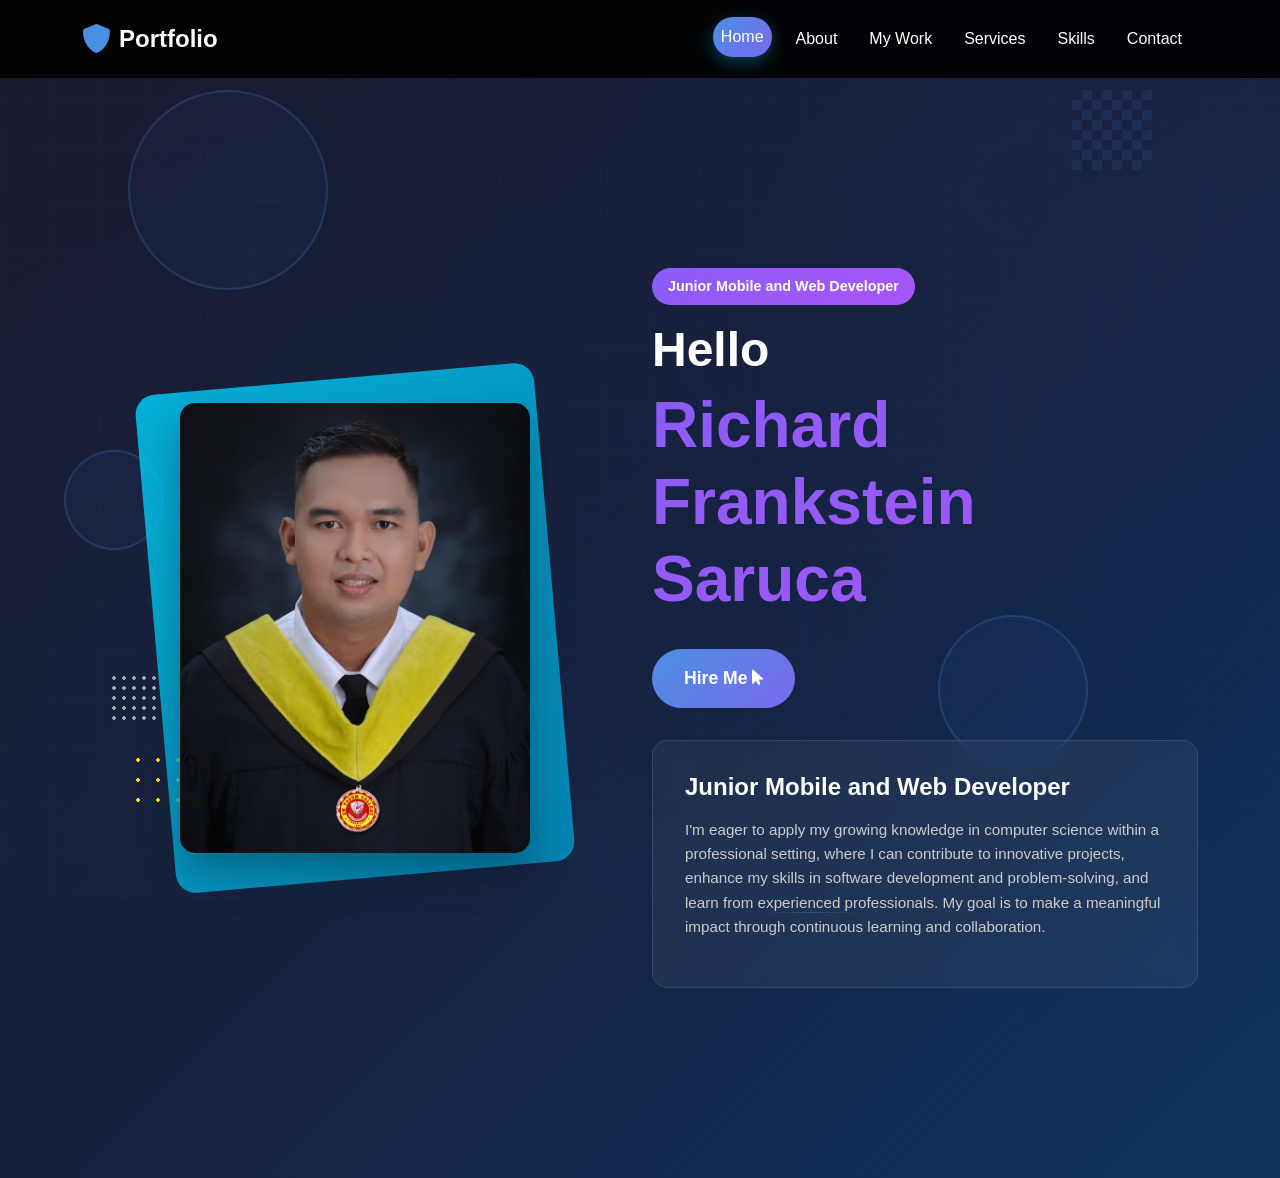
==== index.html @ fc4f5a8f "Initial commit: Portfolio website for Richard Frankstein Saruca" ====
<!DOCTYPE html>
<html lang="en">
  <head>
    <meta charset="UTF-8" />
    <meta name="viewport" content="width=device-width, initial-scale=1.0" />
    <title>Portfolio - Home</title>
    <link
      href="https://cdn.jsdelivr.net/npm/bootstrap@5.3.0/dist/css/bootstrap.min.css"
      rel="stylesheet"
    />
    <link
      href="https://cdnjs.cloudflare.com/ajax/libs/font-awesome/6.0.0/css/all.min.css"
      rel="stylesheet"
    />
    <link href="styles.css" rel="stylesheet" />
  </head>
  <body>
    <!-- Navigation -->
    <nav class="navbar navbar-expand-lg navbar-dark fixed-top">
      <div class="container">
        <a class="navbar-brand" href="index.html">
          <div class="logo">
            <i class="fas fa-shield-alt"></i>
            <span>Portfolio</span>
          </div>
        </a>
        <button
          class="navbar-toggler"
          type="button"
          data-bs-toggle="collapse"
          data-bs-target="#navbarNav"
        >
          <span class="navbar-toggler-icon"></span>
        </button>
        <div class="collapse navbar-collapse" id="navbarNav">
          <ul class="navbar-nav ms-auto">
            <li class="nav-item">
              <a class="nav-link active" href="index.html">Home</a>
            </li>
            <li class="nav-item">
              <a class="nav-link" href="about.html">About</a>
            </li>
            <li class="nav-item">
              <a class="nav-link" href="portfolio.html">My Work</a>
            </li>
            <li class="nav-item">
              <a class="nav-link" href="services.html">Services</a>
            </li>
            <li class="nav-item">
              <a class="nav-link" href="skills.html">Skills</a>
            </li>
            <li class="nav-item">
              <a class="nav-link" href="contact.html">Contact</a>
            </li>
          </ul>
        </div>
      </div>
    </nav>

    <!-- Hero Section -->
    <section class="hero-section">
      <div class="container">
        <div class="row align-items-center min-vh-100">
          <div class="col-lg-6">
            <div class="profile-image-container">
              <div class="profile-bg"></div>
              <img
                src="Images/graduation_picture.jpg"
                alt="Richard Frankstein Saruca"
                class="profile-image"
              />
              <div class="tech-line tech-line-1"></div>
              <div class="tech-line tech-line-2"></div>
              <div class="dots-pattern"></div>
            </div>
          </div>
          <div class="col-lg-6">
            <div class="hero-content">
              <div class="role-badge">Junior Mobile and Web Developer</div>
              <h1 class="hero-title">Hello! 👋 I Am</h1>
              <h2 class="hero-name">Richard Frankstein Saruca</h2>
              <button class="btn btn-primary btn-hire">
                Hire Me <i class="fas fa-mouse-pointer"></i>
              </button>

              <div class="about-card">
                <h3>Junior Mobile and Web Developer</h3>
                <p>
                  I'm eager to apply my growing knowledge in computer science within a professional
                  setting, where I can contribute to innovative projects, enhance my skills in
                  software development and problem-solving, and learn from experienced
                  professionals. My goal is to make a meaningful impact through continuous learning
                  and collaboration.
                </p>
                <div class="tech-line tech-line-3"></div>
              </div>
            </div>
          </div>
        </div>
      </div>
    </section>

    <!-- Background Elements -->
    <div class="bg-elements">
      <div class="circle circle-1"></div>
      <div class="circle circle-2"></div>
      <div class="circle circle-3"></div>
      <div class="dots-square dots-square-1"></div>
      <div class="dots-square dots-square-2"></div>
      <div class="tech-grid"></div>
    </div>

    <script src="https://cdn.jsdelivr.net/npm/bootstrap@5.3.0/dist/js/bootstrap.bundle.min.js"></script>
    <script src="interactive.js"></script>
  </body>
</html>
---- styles.css ----
/* Reset and Base Styles */
* {
  margin: 0;
  padding: 0;
  box-sizing: border-box;
}

:root {
  --primary-color: #4a90e2;
  --secondary-color: #7b68ee;
  --accent-color: #ff6b35;
  --success-color: #10b981;
  --warning-color: #f59e0b;
  --danger-color: #ef4444;
}

body {
  font-family: "Inter", -apple-system, BlinkMacSystemFont, "Segoe UI", Roboto, sans-serif;
  background: linear-gradient(135deg, #1a1a2e 0%, #16213e 50%, #0f3460 100%);
  color: #ffffff;
  overflow-x: hidden;
  min-height: 100vh;
  transition: all 0.3s ease;
}

/* Static Background */
body::before {
  content: "";
  position: fixed;
  top: 0;
  left: 0;
  width: 100%;
  height: 100%;
  background: radial-gradient(circle at 20% 80%, rgba(74, 144, 226, 0.03) 0%, transparent 50%),
    radial-gradient(circle at 80% 20%, rgba(123, 104, 238, 0.03) 0%, transparent 50%);
  z-index: -2;
}

/* Navigation */
.navbar {
  background: rgba(0, 0, 0, 0.9);
  backdrop-filter: blur(10px);
  padding: 1rem 0;
  z-index: 1000;
  position: relative;
  overflow: hidden;
}

.navbar::before {
  content: "";
  position: absolute;
  top: 0;
  left: -100%;
  width: 100%;
  height: 100%;
  background: linear-gradient(90deg, transparent, rgba(0, 212, 255, 0.1), transparent);
  transition: left 0.5s ease;
}

.navbar:hover::before {
  left: 100%;
}

.navbar-brand .logo {
  display: flex;
  align-items: center;
  gap: 0.5rem;
  font-size: 1.5rem;
  font-weight: 700;
  color: #ffffff;
  text-decoration: none;
  transition: all 0.3s ease;
  position: relative;
}

.navbar-brand .logo:hover {
  transform: scale(1.05);
  text-shadow: 0 0 20px rgba(0, 212, 255, 0.5);
}

.navbar-brand .logo i {
  color: var(--primary-color);
  font-size: 1.8rem;
  transition: all 0.3s ease;
}

.navbar-nav .nav-link {
  color: #ffffff !important;
  font-weight: 500;
  margin: 0 0.5rem;
  transition: all 0.3s ease;
  position: relative;
  padding: 0.5rem 1rem;
  border-radius: 25px;
}

.navbar-nav .nav-link::before {
  content: "";
  position: absolute;
  top: 0;
  left: 0;
  width: 0;
  height: 100%;
  background: linear-gradient(135deg, var(--primary-color), var(--secondary-color));
  border-radius: 25px;
  transition: width 0.3s ease;
  z-index: -1;
}

.navbar-nav .nav-link:hover::before,
.navbar-nav .nav-link.active::before {
  width: 100%;
}

.navbar-nav .nav-link:hover,
.navbar-nav .nav-link.active {
  color: #ffffff !important;
  transform: translateY(-2px);
  box-shadow: 0 5px 15px rgba(0, 212, 255, 0.3);
}

/* Hero Section */
.hero-section {
  position: relative;
  padding: 100px 0;
  min-height: 100vh;
  display: flex;
  align-items: center;
}

.profile-image-container {
  position: relative;
  display: flex;
  justify-content: center;
  align-items: center;
}

.profile-bg {
  position: absolute;
  width: 400px;
  height: 500px;
  background: linear-gradient(135deg, #00d4ff, #0099cc);
  border-radius: 20px;
  transform: rotate(-5deg);
  opacity: 0.8;
}

.profile-image {
  width: 350px;
  height: 450px;
  object-fit: cover;
  border-radius: 15px;
  position: relative;
  z-index: 2;
  box-shadow: 0 20px 40px rgba(0, 0, 0, 0.3);
}

.tech-line {
  position: absolute;
  background: linear-gradient(90deg, transparent, rgba(74, 144, 226, 0.3), transparent);
  height: 1px;
  animation: techScan 3s ease-in-out infinite;
}

.tech-line-1 {
  width: 200px;
  top: 25%;
  left: 10%;
  animation-delay: 0s;
}

.tech-line-2 {
  width: 150px;
  top: 65%;
  right: 10%;
  animation-delay: 1.5s;
}

.tech-line-3 {
  width: 100px;
  bottom: 30%;
  left: 20%;
  animation-delay: 3s;
}

.dots-pattern {
  position: absolute;
  top: 60%;
  left: 5%;
  width: 50px;
  height: 50px;
  background-image: radial-gradient(circle, #ffffff 2px, transparent 2px);
  background-size: 10px 10px;
  opacity: 0.6;
}

@keyframes techScan {
  0% {
    opacity: 0;
    transform: translateX(-100%);
  }
  50% {
    opacity: 1;
  }
  100% {
    opacity: 0;
    transform: translateX(100%);
  }
}

@keyframes techPulse {
  0%,
  100% {
    opacity: 0.3;
    transform: scale(1);
  }
  50% {
    opacity: 0.6;
    transform: scale(1.05);
  }
}

@keyframes gridMove {
  0% {
    transform: translate(0, 0);
  }
  100% {
    transform: translate(50px, 50px);
  }
}

@keyframes techRotate {
  0% {
    transform: rotate(0deg);
  }
  100% {
    transform: rotate(360deg);
  }
}

/* Hero Content */
.hero-content {
  padding: 2rem 0;
}

.role-badge {
  display: inline-block;
  background: linear-gradient(135deg, #8b5cf6, #a855f7);
  color: #ffffff;
  padding: 0.5rem 1rem;
  border-radius: 25px;
  font-size: 0.9rem;
  font-weight: 600;
  margin-bottom: 1rem;
}

.hero-title {
  font-size: 3rem;
  font-weight: 700;
  margin-bottom: 0.5rem;
  color: #ffffff;
}

.hero-name {
  font-size: 4rem;
  font-weight: 800;
  background: linear-gradient(135deg, #00d4ff, #00a8cc);
  -webkit-background-clip: text;
  -webkit-text-fill-color: transparent;
  background-clip: text;
  margin-bottom: 2rem;
}

.btn-hire {
  background: linear-gradient(135deg, var(--primary-color), var(--secondary-color));
  border: none;
  padding: 1rem 2rem;
  border-radius: 50px;
  font-weight: 600;
  font-size: 1.1rem;
  margin-bottom: 2rem;
  transition: all 0.3s ease;
  position: relative;
  overflow: hidden;
  cursor: pointer;
}

.btn-hire::before {
  content: "";
  position: absolute;
  top: 0;
  left: -100%;
  width: 100%;
  height: 100%;
  background: linear-gradient(90deg, transparent, rgba(255, 255, 255, 0.2), transparent);
  transition: left 0.5s ease;
}

.btn-hire:hover::before {
  left: 100%;
}

.btn-hire:hover {
  transform: translateY(-3px) scale(1.05);
  box-shadow: 0 15px 40px rgba(0, 212, 255, 0.4);
  background: linear-gradient(135deg, var(--secondary-color), var(--accent-color));
}

.btn-hire:active {
  transform: translateY(-1px) scale(1.02);
  box-shadow: 0 8px 25px rgba(0, 212, 255, 0.3);
}

.about-card {
  background: rgba(255, 255, 255, 0.05);
  backdrop-filter: blur(10px);
  border: 1px solid rgba(255, 255, 255, 0.1);
  border-radius: 15px;
  padding: 2rem;
  position: relative;
  transition: all 0.3s ease;
  overflow: hidden;
}

.about-card::before {
  content: "";
  position: absolute;
  top: 0;
  left: 0;
  width: 100%;
  height: 100%;
  background: linear-gradient(135deg, rgba(0, 212, 255, 0.05), rgba(139, 92, 246, 0.05));
  opacity: 0;
  transition: opacity 0.3s ease;
  z-index: -1;
}

.about-card:hover::before {
  opacity: 1;
}

.about-card:hover {
  transform: translateY(-5px);
  box-shadow: 0 20px 40px rgba(0, 212, 255, 0.2);
  border-color: rgba(0, 212, 255, 0.3);
}

.about-card h3 {
  font-size: 1.5rem;
  font-weight: 700;
  margin-bottom: 1rem;
  color: #ffffff;
}

.about-card p {
  color: #cccccc;
  line-height: 1.6;
  font-size: 0.95rem;
}

/* Tech Background Elements */
.bg-elements {
  position: fixed;
  top: 0;
  left: 0;
  width: 100%;
  height: 100%;
  pointer-events: none;
  z-index: -1;
}

.tech-grid {
  position: absolute;
  width: 100%;
  height: 100%;
  background-image: linear-gradient(rgba(74, 144, 226, 0.03) 1px, transparent 1px),
    linear-gradient(90deg, rgba(74, 144, 226, 0.03) 1px, transparent 1px);
  background-size: 50px 50px;
  animation: gridMove 20s linear infinite;
}

.circle {
  position: absolute;
  border: 2px solid rgba(74, 144, 226, 0.2);
  border-radius: 50%;
  background: rgba(74, 144, 226, 0.05);
  animation: techPulse 4s ease-in-out infinite;
}

.circle-1 {
  width: 200px;
  height: 200px;
  top: 10%;
  left: 10%;
}

.circle-2 {
  width: 150px;
  height: 150px;
  bottom: 15%;
  right: 15%;
  animation-delay: 2s;
}

.circle-3 {
  width: 100px;
  height: 100px;
  top: 50%;
  left: 5%;
  animation-delay: 4s;
}

.dots-square {
  position: absolute;
  background-image: linear-gradient(45deg, rgba(74, 144, 226, 0.1) 25%, transparent 25%),
    linear-gradient(-45deg, rgba(74, 144, 226, 0.1) 25%, transparent 25%),
    linear-gradient(45deg, transparent 75%, rgba(74, 144, 226, 0.1) 75%),
    linear-gradient(-45deg, transparent 75%, rgba(74, 144, 226, 0.1) 75%);
  background-size: 20px 20px;
  background-position: 0 0, 0 10px, 10px -10px, -10px 0px;
  animation: techRotate 8s linear infinite;
}

.dots-square-1 {
  width: 80px;
  height: 80px;
  top: 10%;
  right: 10%;
}

.dots-square-2 {
  width: 60px;
  height: 60px;
  bottom: 10%;
  left: 10%;
  background-image: radial-gradient(circle, #ffd700 2px, transparent 2px);
}

.sparkle-bg {
  position: absolute;
  color: #ffffff;
  font-size: 1.2rem;
  animation: sparkle 3s infinite;
}

.sparkle-bg-1 {
  top: 15%;
  right: 20%;
  animation-delay: 0.5s;
}

.sparkle-bg-2 {
  bottom: 15%;
  left: 20%;
  animation-delay: 1s;
}

.sparkle-bg-3 {
  top: 50%;
  right: 5%;
  animation-delay: 1.5s;
}

@keyframes rotate {
  from {
    transform: rotate(0deg);
  }
  to {
    transform: rotate(360deg);
  }
}

/* About Page Styles */
.about-section {
  padding: 100px 0;
  min-height: 100vh;
}

.about-card-main {
  background: rgba(255, 255, 255, 0.05);
  backdrop-filter: blur(10px);
  border: 1px solid rgba(255, 255, 255, 0.1);
  border-radius: 20px;
  padding: 3rem;
  position: relative;
}

.section-title {
  font-size: 2.5rem;
  font-weight: 700;
  text-align: center;
  margin-bottom: 3rem;
  position: relative;
}

.section-title::after {
  content: "";
  position: absolute;
  bottom: -10px;
  left: 50%;
  transform: translateX(-50%);
  width: 50px;
  height: 3px;
  background: linear-gradient(135deg, #00d4ff, #0099cc);
  border-radius: 2px;
}

.profile-card {
  background: linear-gradient(135deg, #00d4ff, #0099cc);
  border-radius: 15px;
  padding: 2rem;
  position: relative;
  overflow: hidden;
}

.profile-card img {
  width: 100%;
  height: 300px;
  object-fit: cover;
  border-radius: 10px;
}

.experience-badge {
  position: absolute;
  background: linear-gradient(135deg, #8b5cf6, #a855f7);
  color: #ffffff;
  padding: 0.5rem 1rem;
  border-radius: 25px;
  font-size: 0.8rem;
  font-weight: 600;
  top: 1rem;
  left: 1rem;
}

.rating-badge {
  position: absolute;
  background: linear-gradient(135deg, #ff6b35, #f7931e);
  color: #ffffff;
  padding: 0.5rem 1rem;
  border-radius: 25px;
  font-size: 0.8rem;
  font-weight: 600;
  bottom: 1rem;
  right: 1rem;
}

.rating-badge i {
  color: #ffd700;
  margin-right: 0.25rem;
}

/* Education/Experience Page */
.education-experience-section {
  padding: 100px 0;
  min-height: 100vh;
}

.timeline-card {
  background: rgba(255, 255, 255, 0.05);
  backdrop-filter: blur(10px);
  border: 1px solid rgba(255, 255, 255, 0.1);
  border-radius: 15px;
  padding: 2rem;
  margin-bottom: 2rem;
  transition: all 0.3s ease;
}

.timeline-card:hover {
  transform: translateY(-5px);
  box-shadow: 0 10px 30px rgba(0, 0, 0, 0.3);
}

.timeline-card.active {
  background: rgba(0, 212, 255, 0.1);
  border-color: #00d4ff;
}

.timeline-year {
  font-size: 3rem;
  font-weight: 800;
  color: rgba(255, 255, 255, 0.3);
  margin-bottom: 1rem;
}

.timeline-title {
  font-size: 1.5rem;
  font-weight: 700;
  color: #ffffff;
  margin-bottom: 0.5rem;
}

.timeline-location {
  color: #00d4ff;
  font-weight: 500;
  margin-bottom: 1rem;
}

.experience-item {
  background: rgba(255, 255, 255, 0.05);
  backdrop-filter: blur(10px);
  border: 1px solid rgba(255, 255, 255, 0.1);
  border-radius: 10px;
  padding: 1.5rem;
  margin-bottom: 1rem;
  display: flex;
  align-items: center;
  gap: 1rem;
}

.experience-number {
  background: rgba(255, 255, 255, 0.1);
  color: #ffffff;
  width: 40px;
  height: 40px;
  border-radius: 8px;
  display: flex;
  align-items: center;
  justify-content: center;
  font-weight: 700;
  font-size: 1.1rem;
}

.experience-details h4 {
  color: #ffffff;
  font-weight: 600;
  margin-bottom: 0.25rem;
}

.experience-details .company {
  color: #00d4ff;
  font-weight: 500;
  margin-bottom: 0.25rem;
}

.experience-details .duration {
  color: #cccccc;
  font-size: 0.9rem;
}

/* Portfolio Page */
.portfolio-section {
  padding: 100px 0;
  min-height: 100vh;
}

.filter-buttons {
  display: flex;
  justify-content: center;
  gap: 1rem;
  margin-bottom: 3rem;
  flex-wrap: wrap;
}

.filter-btn {
  background: rgba(255, 255, 255, 0.05);
  border: 1px solid rgba(255, 255, 255, 0.1);
  color: #ffffff;
  padding: 0.75rem 1.5rem;
  border-radius: 25px;
  font-weight: 500;
  transition: all 0.3s ease;
  cursor: pointer;
}

.filter-btn:hover,
.filter-btn.active {
  background: linear-gradient(135deg, #00d4ff, #0099cc);
  border-color: #00d4ff;
  transform: translateY(-2px);
}

.portfolio-grid {
  display: grid;
  grid-template-columns: repeat(auto-fit, minmax(300px, 1fr));
  gap: 2rem;
  margin-bottom: 3rem;
}

.portfolio-item {
  background: rgba(255, 255, 255, 0.05);
  backdrop-filter: blur(10px);
  border: 1px solid rgba(255, 255, 255, 0.1);
  border-radius: 15px;
  overflow: hidden;
  transition: all 0.3s ease;
  cursor: pointer;
  position: relative;
}

.portfolio-item::before {
  content: "";
  position: absolute;
  top: 0;
  left: 0;
  width: 100%;
  height: 100%;
  background: linear-gradient(135deg, rgba(0, 212, 255, 0.1), rgba(139, 92, 246, 0.1));
  opacity: 0;
  transition: opacity 0.3s ease;
  z-index: 1;
}

.portfolio-item:hover::before {
  opacity: 1;
}

.portfolio-item:hover {
  transform: translateY(-10px) scale(1.02);
  box-shadow: 0 25px 50px rgba(0, 212, 255, 0.3);
  border-color: rgba(0, 212, 255, 0.5);
}

.portfolio-item img {
  transition: transform 0.3s ease;
}

.portfolio-item:hover img {
  transform: scale(1.1);
}

.portfolio-item img {
  width: 100%;
  height: 250px;
  object-fit: cover;
}

.portfolio-item-content {
  padding: 1.5rem;
}

.portfolio-item h4 {
  color: #ffffff;
  font-weight: 600;
  margin-bottom: 0.5rem;
}

.portfolio-item p {
  color: #cccccc;
  font-size: 0.9rem;
}

/* Services Page */
.services-section {
  padding: 100px 0;
  min-height: 100vh;
}

.service-card {
  background: rgba(255, 255, 255, 0.05);
  backdrop-filter: blur(10px);
  border: 1px solid rgba(255, 255, 255, 0.1);
  border-radius: 15px;
  padding: 2rem;
  text-align: center;
  transition: all 0.3s ease;
  height: 100%;
  position: relative;
  overflow: hidden;
}

.service-card::before {
  content: "";
  position: absolute;
  top: 0;
  left: 0;
  width: 100%;
  height: 100%;
  background: linear-gradient(135deg, rgba(0, 212, 255, 0.1), rgba(139, 92, 246, 0.1));
  opacity: 0;
  transition: all 0.3s ease;
  z-index: -1;
}

.service-card:hover::before {
  opacity: 1;
}

.service-card:hover {
  transform: translateY(-10px) scale(1.02);
  box-shadow: 0 25px 50px rgba(0, 212, 255, 0.3);
  border-color: rgba(0, 212, 255, 0.5);
}

.service-icon {
  width: 80px;
  height: 80px;
  border-radius: 50%;
  display: flex;
  align-items: center;
  justify-content: center;
  margin: 0 auto 1.5rem;
  font-size: 2rem;
  color: #ffffff;
  transition: all 0.3s ease;
  position: relative;
  overflow: hidden;
}

.service-icon::before {
  content: "";
  position: absolute;
  top: 0;
  left: 0;
  width: 100%;
  height: 100%;
  background: linear-gradient(45deg, rgba(255, 255, 255, 0.2), transparent);
  transform: translateX(-100%);
  transition: transform 0.5s ease;
}

.service-card:hover .service-icon::before {
  transform: translateX(100%);
}

.service-card:hover .service-icon {
  transform: scale(1.1) rotate(5deg);
  box-shadow: 0 10px 30px rgba(0, 0, 0, 0.3);
}

.service-icon.website {
  background: linear-gradient(135deg, var(--primary-color), #0099cc);
}
.service-icon.mobile {
  background: linear-gradient(135deg, var(--secondary-color), #a855f7);
}
.service-icon.mobile-app {
  background: linear-gradient(135deg, var(--success-color), #059669);
}
.service-icon.development {
  background: linear-gradient(135deg, var(--warning-color), #d97706);
}

.service-card h3 {
  color: #ffffff;
  font-weight: 600;
  margin-bottom: 1rem;
}

.service-card p {
  color: #cccccc;
  line-height: 1.6;
}

/* Skills Page */
.skills-section {
  padding: 100px 0;
  min-height: 100vh;
}

.stats-card {
  background: rgba(255, 255, 255, 0.05);
  backdrop-filter: blur(10px);
  border: 1px solid rgba(255, 255, 255, 0.1);
  border-radius: 15px;
  padding: 2rem;
  text-align: center;
  transition: all 0.3s ease;
}

.stats-card:hover {
  transform: translateY(-5px);
  box-shadow: 0 10px 30px rgba(0, 0, 0, 0.3);
}

.stats-icon {
  width: 60px;
  height: 60px;
  border-radius: 50%;
  background: linear-gradient(135deg, #ffd700, #ffb347);
  display: flex;
  align-items: center;
  justify-content: center;
  margin: 0 auto 1rem;
  font-size: 1.5rem;
  color: #ffffff;
}

.stats-number {
  font-size: 2.5rem;
  font-weight: 800;
  color: #ffffff;
  margin-bottom: 0.5rem;
}

.stats-label {
  color: #cccccc;
  font-weight: 500;
}

.skill-item {
  background: rgba(255, 255, 255, 0.05);
  backdrop-filter: blur(10px);
  border: 1px solid rgba(255, 255, 255, 0.1);
  border-radius: 10px;
  padding: 1.5rem;
  margin-bottom: 1rem;
  transition: all 0.3s ease;
}

.skill-item:hover {
  transform: translateY(-2px);
  box-shadow: 0 5px 15px rgba(0, 0, 0, 0.2);
}

.skill-header {
  display: flex;
  align-items: center;
  gap: 1rem;
  margin-bottom: 1rem;
}

.skill-logo {
  width: 40px;
  height: 40px;
  border-radius: 8px;
  display: flex;
  align-items: center;
  justify-content: center;
  font-weight: 700;
  color: #ffffff;
}

.skill-logo.figma {
  background: linear-gradient(135deg, #f24e1e, #ff7262);
}
.skill-logo.photoshop {
  background: linear-gradient(135deg, #00d4ff, #0099cc);
}
.skill-logo.illustrator {
  background: linear-gradient(135deg, #ff9500, #ff6b00);
}
.skill-logo.aftereffects {
  background: linear-gradient(135deg, #8b5cf6, #a855f7);
}
.skill-logo.coreldraw {
  background: linear-gradient(135deg, #10b981, #059669);
}
.skill-logo.premiere {
  background: linear-gradient(135deg, #ef4444, #dc2626);
}

.skill-name {
  color: #ffffff;
  font-weight: 600;
  font-size: 1.1rem;
}

.skill-percentage {
  color: #00d4ff;
  font-weight: 700;
  margin-left: auto;
}

.skill-bar {
  width: 100%;
  height: 8px;
  background: rgba(255, 255, 255, 0.1);
  border-radius: 4px;
  overflow: hidden;
}

.skill-progress {
  height: 100%;
  background: linear-gradient(135deg, #00d4ff, #0099cc);
  border-radius: 4px;
  transition: width 1s ease;
}

.skills-categories {
  margin-top: 2rem;
}

.skill-category {
  margin-bottom: 1.5rem;
  padding: 1rem;
  background: rgba(255, 255, 255, 0.05);
  border-radius: 10px;
  border: 1px solid rgba(255, 255, 255, 0.1);
  transition: all 0.3s ease;
}

.skill-category:hover {
  transform: translateY(-2px);
  box-shadow: 0 10px 25px rgba(0, 212, 255, 0.2);
  border-color: rgba(0, 212, 255, 0.3);
}

.skill-category h4 {
  color: var(--primary-color);
  font-size: 1.1rem;
  margin-bottom: 0.5rem;
  display: flex;
  align-items: center;
  gap: 0.5rem;
}

.skill-category h4 i {
  color: var(--secondary-color);
}

.skill-category p {
  color: #cccccc;
  margin: 0;
  font-size: 0.95rem;
}

/* Navigation Arrows */
.nav-arrow {
  position: fixed;
  top: 50%;
  transform: translateY(-50%);
  width: 50px;
  height: 50px;
  background: rgba(0, 212, 255, 0.1);
  border: 1px solid #00d4ff;
  border-radius: 50%;
  display: flex;
  align-items: center;
  justify-content: center;
  color: #00d4ff;
  font-size: 1.2rem;
  cursor: pointer;
  transition: all 0.3s ease;
  z-index: 100;
}

.nav-arrow:hover {
  background: #00d4ff;
  color: #ffffff;
  transform: translateY(-50%) scale(1.1);
}

.nav-arrow.left {
  left: 2rem;
}

.nav-arrow.right {
  right: 2rem;
}

/* Footer */
.footer {
  background: rgba(0, 0, 0, 0.9);
  backdrop-filter: blur(10px);
  padding: 2rem 0;
  text-align: center;
  border-top: 1px solid rgba(255, 255, 255, 0.1);
}

.footer p {
  color: #cccccc;
  margin: 0;
}

/* Additional Styles for New Elements */

/* Service Image */
.service-image-container {
  position: relative;
  display: flex;
  justify-content: center;
  align-items: center;
  margin-top: 2rem;
}

.service-bg {
  position: absolute;
  width: 300px;
  height: 400px;
  background: linear-gradient(135deg, #00d4ff, #0099cc);
  border-radius: 20px;
  transform: rotate(-5deg);
  opacity: 0.8;
  z-index: 1;
}

.service-image {
  width: 280px;
  height: 350px;
  object-fit: cover;
  border-radius: 15px;
  position: relative;
  z-index: 2;
  box-shadow: 0 20px 40px rgba(0, 0, 0, 0.3);
}

/* Bottom Navigation */
.bottom-nav {
  position: fixed;
  bottom: 2rem;
  left: 0;
  right: 0;
  z-index: 100;
}

.nav-icon {
  width: 50px;
  height: 50px;
  border-radius: 50%;
  background: rgba(255, 255, 255, 0.1);
  display: flex;
  align-items: center;
  justify-content: center;
  color: #ffffff;
  font-size: 1.2rem;
  transition: all 0.3s ease;
}

.nav-icon:hover {
  background: #00d4ff;
  transform: scale(1.1);
}

.nav-arrows {
  display: flex;
  gap: 1rem;
  justify-content: flex-end;
}

.nav-arrow-btn {
  width: 40px;
  height: 40px;
  border-radius: 50%;
  background: rgba(0, 212, 255, 0.1);
  border: 1px solid #00d4ff;
  color: #00d4ff;
  display: flex;
  align-items: center;
  justify-content: center;
  transition: all 0.3s ease;
  cursor: pointer;
}

.nav-arrow-btn:hover {
  background: #00d4ff;
  color: #ffffff;
  transform: scale(1.1);
}

/* Skills Grid */
.skills-grid {
  display: flex;
  flex-direction: column;
  gap: 1rem;
}

.skills-description {
  background: rgba(255, 255, 255, 0.05);
  backdrop-filter: blur(10px);
  border: 1px solid rgba(255, 255, 255, 0.1);
  border-radius: 15px;
  padding: 2rem;
  height: fit-content;
}

.skills-description p {
  color: #cccccc;
  line-height: 1.6;
  margin-bottom: 1rem;
}

/* Skill Icons */
.skills-icons {
  margin-top: 2rem;
}

.skill-icon-item {
  text-align: center;
}

.skill-icon {
  width: 50px;
  height: 50px;
  border-radius: 50%;
  display: flex;
  align-items: center;
  justify-content: center;
  margin: 0 auto 0.5rem;
  font-size: 1.2rem;
  color: #ffffff;
  font-weight: 700;
}

.skill-icon.figma {
  background: linear-gradient(135deg, #f24e1e, #ff7262);
}
.skill-icon.photoshop {
  background: linear-gradient(135deg, #00d4ff, #0099cc);
}
.skill-icon.illustrator {
  background: linear-gradient(135deg, #ff9500, #ff6b00);
}
.skill-icon.aftereffects {
  background: linear-gradient(135deg, #8b5cf6, #a855f7);
}

.skill-icon-item small {
  color: #cccccc;
  font-size: 0.8rem;
}

/* Pagination Dots */
.pagination-dots {
  position: fixed;
  bottom: 2rem;
  left: 50%;
  transform: translateX(-50%);
  display: flex;
  gap: 0.5rem;
  z-index: 100;
}

.dot {
  width: 10px;
  height: 10px;
  border-radius: 50%;
  background: rgba(255, 255, 255, 0.3);
  transition: all 0.3s ease;
  cursor: pointer;
}

.dot.active {
  background: #00d4ff;
  transform: scale(1.2);
}

/* Contact Section */
.contact-section {
  padding: 100px 0;
  min-height: 100vh;
}

.contact-form-container {
  background: rgba(255, 255, 255, 0.05);
  backdrop-filter: blur(10px);
  border: 1px solid rgba(255, 255, 255, 0.1);
  border-radius: 20px;
  padding: 3rem;
}

.contact-form .form-control {
  background: rgba(255, 255, 255, 0.05);
  border: 1px solid rgba(255, 255, 255, 0.1);
  border-radius: 10px;
  color: #ffffff;
  padding: 1rem;
  font-size: 1rem;
}

.contact-form .form-control:focus {
  background: rgba(255, 255, 255, 0.1);
  border-color: #00d4ff;
  box-shadow: 0 0 0 0.2rem rgba(0, 212, 255, 0.25);
  color: #ffffff;
}

.contact-form .form-control::placeholder {
  color: #cccccc;
}

.contact-info-card {
  background: rgba(255, 255, 255, 0.05);
  backdrop-filter: blur(10px);
  border: 1px solid rgba(255, 255, 255, 0.1);
  border-radius: 15px;
  padding: 2rem;
  transition: all 0.3s ease;
}

.contact-info-card:hover {
  transform: translateY(-5px);
  box-shadow: 0 10px 30px rgba(0, 0, 0, 0.3);
}

.contact-icon {
  width: 60px;
  height: 60px;
  border-radius: 50%;
  background: linear-gradient(135deg, #00d4ff, #0099cc);
  display: flex;
  align-items: center;
  justify-content: center;
  margin: 0 auto 1rem;
  font-size: 1.5rem;
  color: #ffffff;
}

.contact-info-card h4 {
  color: #ffffff;
  font-weight: 600;
  margin-bottom: 0.5rem;
}

.contact-info-card p {
  color: #cccccc;
  margin: 0;
}

/* Social Media */
.social-media-section {
  margin-top: 3rem;
  padding-top: 2rem;
  border-top: 1px solid rgba(255, 255, 255, 0.1);
}

.social-media-section h4 {
  color: #ffffff;
  font-weight: 600;
  margin-bottom: 1.5rem;
}

.social-icons {
  display: flex;
  justify-content: center;
  gap: 1rem;
}

.social-icon {
  width: 50px;
  height: 50px;
  border-radius: 50%;
  display: flex;
  align-items: center;
  justify-content: center;
  font-size: 1.2rem;
  color: #ffffff;
  text-decoration: none;
  transition: all 0.3s ease;
}

.social-icon.facebook {
  background: #1877f2;
}
.social-icon.linkedin {
  background: #0077b5;
}
.social-icon.twitter {
  background: #1da1f2;
}
.social-icon.pinterest {
  background: #bd081c;
}

.social-icon.github {
  background: linear-gradient(135deg, #333, #24292e);
}

.social-icon.gitlab {
  background: linear-gradient(135deg, #fc6d26, #e24329);
}

.social-icon:hover {
  transform: translateY(-3px);
  box-shadow: 0 10px 20px rgba(0, 0, 0, 0.3);
  color: #ffffff;
}

/* Download Resume Button */
.btn-download {
  background: transparent;
  border: 2px solid #dc3545;
  color: #dc3545;
  padding: 0.75rem 1.5rem;
  border-radius: 50px;
  font-weight: 600;
  transition: all 0.3s ease;
}

.btn-download:hover {
  background: #dc3545;
  color: #ffffff;
  transform: translateY(-2px);
  box-shadow: 0 10px 30px rgba(220, 53, 69, 0.3);
}

/* Responsive Design */
@media (max-width: 768px) {
  .hero-title {
    font-size: 2rem;
  }

  .hero-name {
    font-size: 2.5rem;
  }

  .profile-image {
    width: 250px;
    height: 300px;
  }

  .profile-bg {
    width: 280px;
    height: 350px;
  }

  .section-title {
    font-size: 2rem;
  }

  .nav-arrow {
    display: none;
  }

  .filter-buttons {
    gap: 0.5rem;
  }

  .filter-btn {
    padding: 0.5rem 1rem;
    font-size: 0.9rem;
  }

  .service-image {
    width: 200px;
    height: 250px;
  }

  .service-bg {
    width: 220px;
    height: 280px;
  }

  .bottom-nav {
    position: relative;
    bottom: auto;
    margin-top: 3rem;
  }

  .contact-form-container {
    padding: 2rem;
  }
}

@media (max-width: 576px) {
  .hero-section {
    padding: 80px 0;
  }

  .about-section,
  .education-experience-section,
  .portfolio-section,
  .services-section,
  .skills-section {
    padding: 80px 0;
  }

  .hero-title {
    font-size: 1.5rem;
  }

  .hero-name {
    font-size: 2rem;
  }

  .profile-image {
    width: 200px;
    height: 250px;
  }

  .profile-bg {
    width: 230px;
    height: 280px;
  }
}
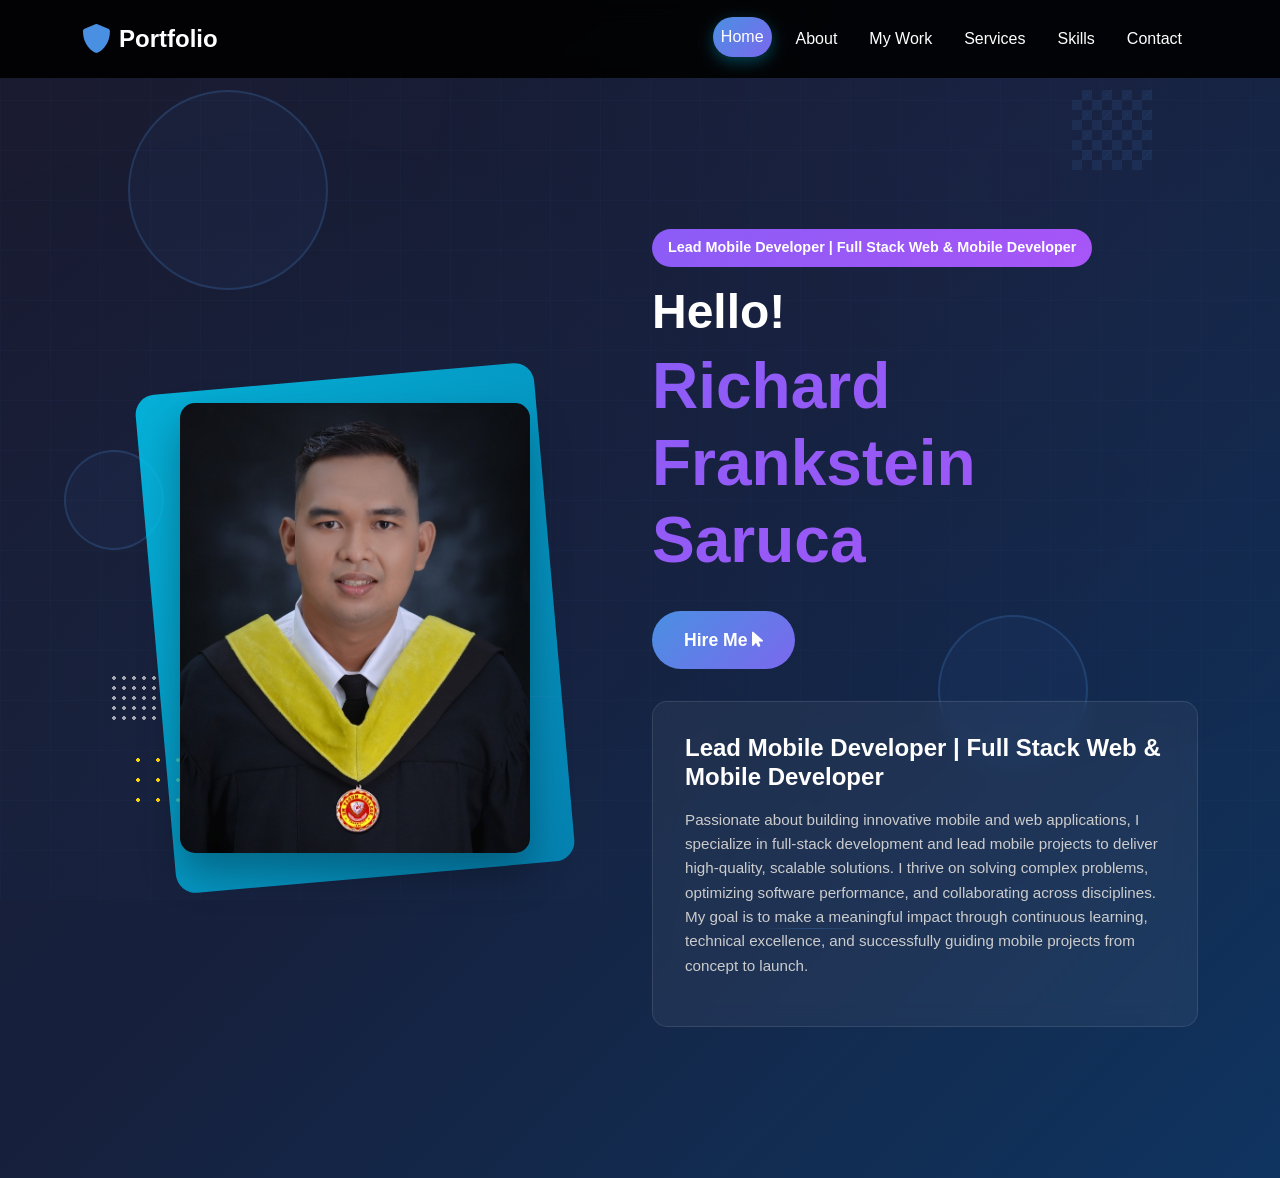
==== commit a6b61a0b: "fix" ====
--- a/index.html
+++ b/index.html
@@ -76,7 +76,9 @@
           </div>
           <div class="col-lg-6">
             <div class="hero-content">
-              <div class="role-badge">Junior Mobile and Web Developer</div>
+              <div class="role-badge">
+                Lead Mobile Developer | Full Stack Web & Mobile Developer
+              </div>
               <h1 class="hero-title">Hello! 👋 I Am</h1>
               <h2 class="hero-name">Richard Frankstein Saruca</h2>
               <button class="btn btn-primary btn-hire">
@@ -84,14 +86,16 @@
               </button>
 
               <div class="about-card">
-                <h3>Junior Mobile and Web Developer</h3>
+                <h3>Lead Mobile Developer | Full Stack Web & Mobile Developer</h3>
                 <p>
-                  I'm eager to apply my growing knowledge in computer science within a professional
-                  setting, where I can contribute to innovative projects, enhance my skills in
-                  software development and problem-solving, and learn from experienced
-                  professionals. My goal is to make a meaningful impact through continuous learning
-                  and collaboration.
+                  Passionate about building innovative mobile and web applications, I specialize in
+                  full-stack development and lead mobile projects to deliver high-quality, scalable
+                  solutions. I thrive on solving complex problems, optimizing software performance,
+                  and collaborating across disciplines. My goal is to make a meaningful impact
+                  through continuous learning, technical excellence, and successfully guiding mobile
+                  projects from concept to launch.
                 </p>
+
                 <div class="tech-line tech-line-3"></div>
               </div>
             </div>
--- a/styles.css
+++ b/styles.css
@@ -938,6 +938,28 @@
 .skill-logo.premiere {
   background: linear-gradient(135deg, #ef4444, #dc2626);
 }
+.skill-logo.java {
+  background: linear-gradient(135deg, #f89820, #ed8b00);
+}
+.skill-logo.cpp {
+  background: linear-gradient(135deg, #00599c, #004482);
+}
+.skill-logo.php {
+  background: linear-gradient(135deg, #777bb4, #4f5d95);
+}
+.skill-logo.python {
+  background: linear-gradient(135deg, #3776ab, #306998);
+}
+.skill-logo.javascript {
+  background: linear-gradient(135deg, #f7df1e, #f0db4f);
+  color: #000000;
+}
+.skill-logo.react {
+  background: linear-gradient(135deg, #61dafb, #00d8ff);
+}
+.skill-logo.flutter {
+  background: linear-gradient(135deg, #02569b, #42a5f5);
+}
 
 .skill-name {
   color: #ffffff;
